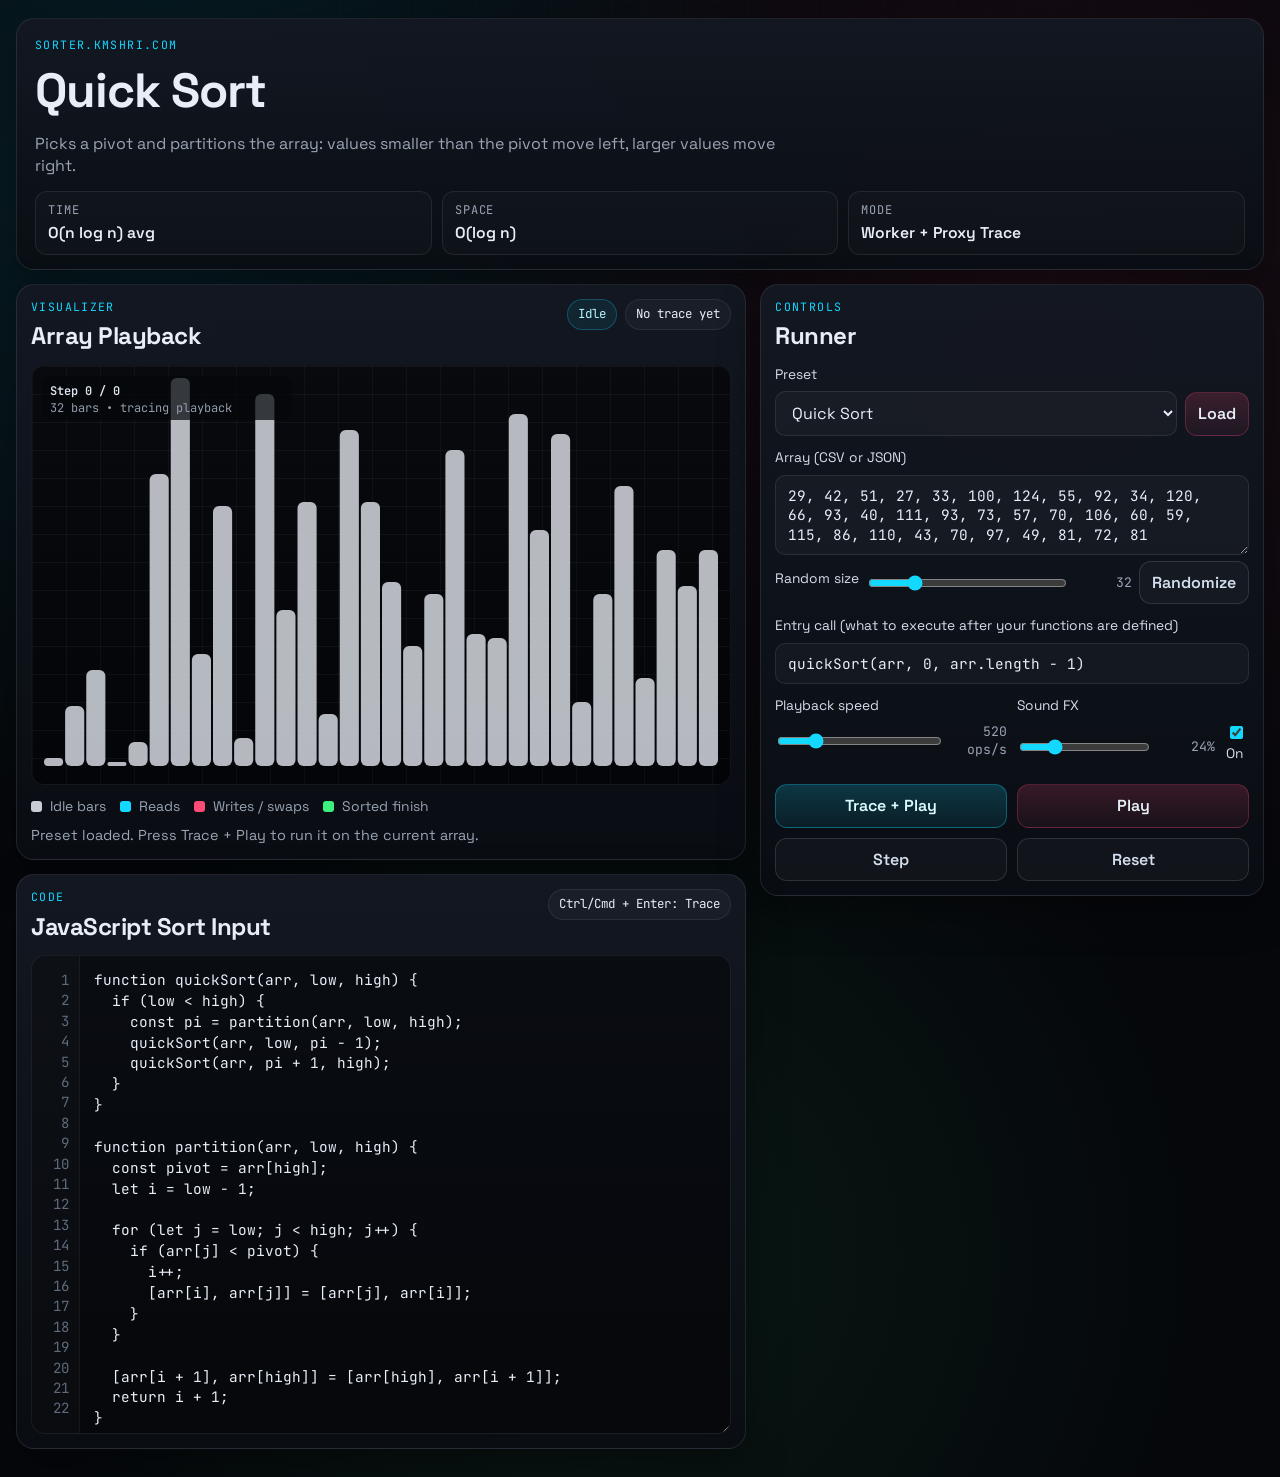
==== index.html @ d64443a4 "Add sorting visualizer with code trace playback" ====
<!doctype html>
<html lang="en">
  <head>
    <meta charset="UTF-8" />
    <meta name="viewport" content="width=device-width, initial-scale=1.0" />
    <title>Sorter Visual Lab</title>
    <meta
      name="description"
      content="Paste JavaScript sorting algorithms and watch them animate with sound."
    />
    <link rel="preconnect" href="https://fonts.googleapis.com" />
    <link rel="preconnect" href="https://fonts.gstatic.com" crossorigin />
    <link
      href="https://fonts.googleapis.com/css2?family=JetBrains+Mono:wght@400;500;700&family=Space+Grotesk:wght@400;500;700&display=swap"
      rel="stylesheet"
    />
    <link rel="stylesheet" href="./styles.css" />
    <script src="./app.js" defer></script>
  </head>
  <body>
    <div class="background-grid" aria-hidden="true"></div>
    <main class="app-shell">
      <header class="panel hero-panel">
        <div>
          <p class="eyebrow">sorter.kmshri.com</p>
          <h1 id="algoTitle">Sort Visual Lab</h1>
          <p id="algoDescription" class="hero-description">
            Paste a JavaScript sorting algorithm, run it in a browser worker sandbox, and
            watch the array animate with sound FX.
          </p>
        </div>
        <div class="complexity-strip" aria-label="algorithm complexity info">
          <div class="complexity-chip">
            <span>Time</span>
            <strong id="timeComplexity">Varies</strong>
          </div>
          <div class="complexity-chip">
            <span>Space</span>
            <strong id="spaceComplexity">Varies</strong>
          </div>
          <div class="complexity-chip">
            <span>Mode</span>
            <strong id="traceMode">Worker + Proxy Trace</strong>
          </div>
        </div>
      </header>

      <section class="workspace-grid" aria-label="sort visualizer workspace">
        <section class="panel visual-panel" aria-labelledby="visualizerHeading">
          <div class="panel-header">
            <div>
              <p class="eyebrow">Visualizer</p>
              <h2 id="visualizerHeading">Array Playback</h2>
            </div>
            <div class="meta-row">
              <span id="statusText" class="status-pill">Idle</span>
              <span id="opsMeta" class="meta-pill">No trace yet</span>
            </div>
          </div>
          <div class="canvas-wrap">
            <canvas id="sortCanvas" aria-label="Sorting animation canvas"></canvas>
          </div>
          <div class="legend-row" aria-label="bar color legend">
            <div class="legend-item"><span class="swatch swatch-default"></span>Idle bars</div>
            <div class="legend-item"><span class="swatch swatch-read"></span>Reads</div>
            <div class="legend-item"><span class="swatch swatch-write"></span>Writes / swaps</div>
            <div class="legend-item"><span class="swatch swatch-done"></span>Sorted finish</div>
          </div>
          <div id="traceInfo" class="trace-info">
            Load an example or paste code, then click <strong>Trace + Play</strong>.
          </div>
        </section>

        <section class="panel controls-panel" aria-labelledby="controlsHeading">
          <div class="panel-header compact">
            <div>
              <p class="eyebrow">Controls</p>
              <h2 id="controlsHeading">Runner</h2>
            </div>
          </div>

          <div class="control-group">
            <label for="presetSelect">Preset</label>
            <div class="inline-controls">
              <select id="presetSelect"></select>
              <button id="loadPresetBtn" class="btn btn-secondary" type="button">Load</button>
            </div>
          </div>

          <div class="control-group">
            <label for="arrayInput">Array (CSV or JSON)</label>
            <textarea id="arrayInput" class="mini-editor" rows="3" spellcheck="false"></textarea>
            <div class="inline-controls tight">
              <label for="sizeInput" class="inline-label">Random size</label>
              <input id="sizeInput" type="range" min="8" max="120" step="1" value="32" />
              <span id="sizeValue" class="inline-value">32</span>
              <button id="randomizeBtn" class="btn btn-ghost" type="button">Randomize</button>
            </div>
          </div>

          <div class="control-group">
            <label for="entryInput">Entry call (what to execute after your functions are defined)</label>
            <input
              id="entryInput"
              class="mono-input"
              type="text"
              spellcheck="false"
              value="quickSort(arr, 0, arr.length - 1)"
            />
          </div>

          <div class="control-group split-grid">
            <div>
              <label for="speedInput">Playback speed</label>
              <div class="inline-controls tight">
                <input id="speedInput" type="range" min="30" max="2400" step="10" value="520" />
                <span id="speedValue" class="inline-value">520 ops/s</span>
              </div>
            </div>
            <div>
              <label for="volumeInput">Sound FX</label>
              <div class="inline-controls tight">
                <input id="volumeInput" type="range" min="0" max="100" step="1" value="24" />
                <span id="volumeValue" class="inline-value">24%</span>
                <label class="switch" for="soundToggle">
                  <input id="soundToggle" type="checkbox" checked />
                  <span>On</span>
                </label>
              </div>
            </div>
          </div>

          <div class="button-grid">
            <button id="traceBtn" class="btn btn-primary" type="button">Trace + Play</button>
            <button id="playPauseBtn" class="btn btn-secondary" type="button">Play</button>
            <button id="stepBtn" class="btn btn-ghost" type="button">Step</button>
            <button id="resetBtn" class="btn btn-ghost" type="button">Reset</button>
          </div>

          <div id="errorBox" class="error-box is-hidden" role="alert"></div>
        </section>

        <section class="panel editor-panel" aria-labelledby="editorHeading">
          <div class="panel-header">
            <div>
              <p class="eyebrow">Code</p>
              <h2 id="editorHeading">JavaScript Sort Input</h2>
            </div>
            <div class="meta-row">
              <span class="meta-pill">Ctrl/Cmd + Enter: Trace</span>
            </div>
          </div>
          <div class="editor-frame">
            <pre id="lineNumbers" class="line-numbers" aria-hidden="true">1</pre>
            <textarea
              id="codeInput"
              class="code-editor"
              spellcheck="false"
              autocapitalize="off"
              autocomplete="off"
              autocorrect="off"
            ></textarea>
          </div>
        </section>
      </section>
    </main>
  </body>
</html>
---- styles.css ----
:root {
  --bg: #05070b;
  --panel: rgba(13, 17, 24, 0.9);
  --panel-border: rgba(255, 255, 255, 0.09);
  --text: #e8eef8;
  --muted: #9aa4b4;
  --accent: #13d8ff;
  --accent-2: #ff4b78;
  --accent-3: #f5e61a;
  --accent-4: #3bf07f;
  --bar: #c9ccd4;
  --shadow: 0 16px 40px rgba(0, 0, 0, 0.35);
  --radius: 18px;
  --mono: "JetBrains Mono", Menlo, Consolas, monospace;
  --display: "Space Grotesk", system-ui, sans-serif;
}

* {
  box-sizing: border-box;
}

html,
body {
  margin: 0;
  min-height: 100%;
}

body {
  background:
    radial-gradient(circle at 12% 12%, rgba(19, 216, 255, 0.11), transparent 38%),
    radial-gradient(circle at 82% 20%, rgba(255, 75, 120, 0.09), transparent 42%),
    radial-gradient(circle at 48% 85%, rgba(59, 240, 127, 0.08), transparent 42%),
    var(--bg);
  color: var(--text);
  font-family: var(--display);
  line-height: 1.35;
}

.background-grid {
  position: fixed;
  inset: 0;
  pointer-events: none;
  opacity: 0.38;
  background-image:
    linear-gradient(rgba(255, 255, 255, 0.045) 1px, transparent 1px),
    linear-gradient(90deg, rgba(255, 255, 255, 0.045) 1px, transparent 1px);
  background-size: 34px 34px;
  mask-image: radial-gradient(circle at 50% 10%, rgba(0, 0, 0, 1), rgba(0, 0, 0, 0.25) 75%, transparent);
}

.app-shell {
  position: relative;
  max-width: 1320px;
  margin: 0 auto;
  padding: 18px 16px 28px;
}

.panel {
  background: linear-gradient(180deg, rgba(19, 24, 34, 0.96), rgba(10, 14, 20, 0.95));
  border: 1px solid var(--panel-border);
  border-radius: var(--radius);
  box-shadow: var(--shadow);
  backdrop-filter: blur(8px);
}

.hero-panel {
  padding: 18px 18px 14px;
  margin-bottom: 14px;
}

.eyebrow {
  margin: 0 0 6px;
  color: var(--accent);
  text-transform: uppercase;
  letter-spacing: 0.12em;
  font-size: 0.72rem;
  font-family: var(--mono);
}

.hero-panel h1,
.panel h2 {
  margin: 0;
  font-weight: 700;
  letter-spacing: -0.02em;
}

.hero-panel h1 {
  font-size: clamp(1.7rem, 4vw, 3rem);
}

.hero-description {
  margin: 10px 0 0;
  color: var(--muted);
  max-width: 78ch;
}

.complexity-strip {
  display: grid;
  grid-template-columns: repeat(3, minmax(0, 1fr));
  gap: 10px;
  margin-top: 14px;
}

.complexity-chip {
  border: 1px solid rgba(255, 255, 255, 0.08);
  background: rgba(255, 255, 255, 0.02);
  border-radius: 12px;
  padding: 10px 12px;
  display: flex;
  flex-direction: column;
  gap: 5px;
}

.complexity-chip span {
  color: var(--muted);
  font-size: 0.75rem;
  text-transform: uppercase;
  letter-spacing: 0.08em;
  font-family: var(--mono);
}

.complexity-chip strong {
  font-size: 0.98rem;
  font-weight: 600;
}

.workspace-grid {
  display: grid;
  gap: 14px;
  grid-template-columns: minmax(0, 1.45fr) minmax(0, 1fr);
  grid-template-areas:
    "visual controls"
    "editor controls";
  align-items: start;
}

.visual-panel {
  grid-area: visual;
  padding: 14px;
}

.controls-panel {
  grid-area: controls;
  padding: 14px;
}

.editor-panel {
  grid-area: editor;
  padding: 14px;
}

.panel-header {
  display: flex;
  align-items: flex-start;
  justify-content: space-between;
  gap: 12px;
  margin-bottom: 12px;
}

.panel-header.compact {
  margin-bottom: 8px;
}

.meta-row {
  display: flex;
  gap: 8px;
  flex-wrap: wrap;
  align-items: center;
  justify-content: flex-end;
}

.status-pill,
.meta-pill {
  display: inline-flex;
  align-items: center;
  border-radius: 999px;
  padding: 6px 10px;
  font-size: 0.78rem;
  border: 1px solid rgba(255, 255, 255, 0.08);
  background: rgba(255, 255, 255, 0.03);
  color: var(--text);
  font-family: var(--mono);
  white-space: nowrap;
}

.status-pill {
  border-color: rgba(19, 216, 255, 0.25);
  color: #b7f6ff;
  background: rgba(19, 216, 255, 0.08);
}

.canvas-wrap {
  position: relative;
  height: min(50vh, 420px);
  min-height: 240px;
  border: 1px solid rgba(255, 255, 255, 0.06);
  border-radius: 14px;
  overflow: hidden;
  background: linear-gradient(180deg, rgba(6, 8, 13, 0.9), rgba(4, 5, 7, 0.96));
}

#sortCanvas {
  width: 100%;
  height: 100%;
  display: block;
}

.legend-row {
  display: flex;
  flex-wrap: wrap;
  gap: 10px 14px;
  margin-top: 12px;
  color: var(--muted);
  font-size: 0.87rem;
}

.legend-item {
  display: inline-flex;
  align-items: center;
  gap: 8px;
}

.swatch {
  width: 11px;
  height: 11px;
  border-radius: 3px;
  display: inline-block;
}

.swatch-default {
  background: var(--bar);
}

.swatch-read {
  background: var(--accent);
}

.swatch-write {
  background: var(--accent-2);
}

.swatch-done {
  background: var(--accent-4);
}

.trace-info {
  margin-top: 10px;
  color: var(--muted);
  font-size: 0.9rem;
}

.control-group {
  margin-top: 12px;
}

.control-group:first-of-type {
  margin-top: 0;
}

.control-group label {
  display: block;
  margin-bottom: 8px;
  font-size: 0.86rem;
  color: #d5deeb;
}

.inline-controls {
  display: flex;
  align-items: center;
  gap: 8px;
}

.inline-controls.tight {
  gap: 7px;
}

.inline-label {
  margin: 0;
  white-space: nowrap;
  color: var(--muted);
}

.inline-value {
  color: var(--muted);
  min-width: 56px;
  text-align: right;
  font-family: var(--mono);
  font-size: 0.82rem;
}

select,
.mono-input,
.mini-editor,
button {
  font: inherit;
}

select,
.mono-input,
.mini-editor {
  width: 100%;
  background: rgba(255, 255, 255, 0.03);
  color: var(--text);
  border: 1px solid rgba(255, 255, 255, 0.09);
  border-radius: 10px;
  padding: 10px 12px;
  outline: none;
}

select:focus,
.mono-input:focus,
.mini-editor:focus,
.code-editor:focus {
  border-color: rgba(19, 216, 255, 0.45);
  box-shadow: 0 0 0 3px rgba(19, 216, 255, 0.13);
}

.mono-input,
.mini-editor {
  font-family: var(--mono);
  font-size: 0.9rem;
}

.mini-editor {
  resize: vertical;
  min-height: 74px;
}

.split-grid {
  display: grid;
  grid-template-columns: repeat(2, minmax(0, 1fr));
  gap: 10px;
}

.button-grid {
  margin-top: 14px;
  display: grid;
  gap: 10px;
  grid-template-columns: repeat(2, minmax(0, 1fr));
}

.btn {
  border: 1px solid rgba(255, 255, 255, 0.12);
  background: rgba(255, 255, 255, 0.03);
  color: var(--text);
  border-radius: 12px;
  padding: 10px 12px;
  cursor: pointer;
  transition: transform 100ms ease, border-color 100ms ease, background-color 100ms ease;
  font-weight: 600;
}

.btn:hover {
  transform: translateY(-1px);
  border-color: rgba(255, 255, 255, 0.2);
}

.btn:active {
  transform: translateY(0);
}

.btn-primary {
  background: linear-gradient(180deg, rgba(19, 216, 255, 0.2), rgba(19, 216, 255, 0.08));
  border-color: rgba(19, 216, 255, 0.32);
  color: #dcfbff;
}

.btn-secondary {
  background: linear-gradient(180deg, rgba(255, 75, 120, 0.18), rgba(255, 75, 120, 0.06));
  border-color: rgba(255, 75, 120, 0.25);
}

.btn-ghost {
  color: #d3deef;
}

.btn:disabled {
  opacity: 0.55;
  cursor: not-allowed;
  transform: none;
}

.switch {
  display: inline-flex;
  align-items: center;
  gap: 6px;
  color: var(--muted);
  margin-left: 4px;
  font-size: 0.85rem;
}

.switch input {
  accent-color: var(--accent);
}

input[type="range"] {
  width: 100%;
  accent-color: var(--accent);
}

.error-box {
  margin-top: 12px;
  border-radius: 12px;
  padding: 10px 12px;
  border: 1px solid rgba(255, 75, 120, 0.35);
  background: rgba(255, 75, 120, 0.08);
  color: #ffd7e2;
  font-family: var(--mono);
  font-size: 0.82rem;
  white-space: pre-wrap;
}

.is-hidden {
  display: none;
}

.editor-frame {
  border: 1px solid rgba(255, 255, 255, 0.08);
  border-radius: 14px;
  overflow: hidden;
  display: grid;
  grid-template-columns: auto 1fr;
  min-height: 360px;
  background: linear-gradient(180deg, rgba(9, 12, 17, 0.92), rgba(6, 8, 11, 0.98));
}

.line-numbers {
  margin: 0;
  padding: 14px 10px 14px 12px;
  min-width: 48px;
  text-align: right;
  color: #5f6b7c;
  background: rgba(255, 255, 255, 0.015);
  border-right: 1px solid rgba(255, 255, 255, 0.05);
  overflow: hidden;
  white-space: pre;
  font-family: var(--mono);
  font-size: 0.88rem;
  line-height: 1.45;
}

.code-editor {
  width: 100%;
  height: 100%;
  min-height: 360px;
  border: 0;
  outline: none;
  resize: vertical;
  background: transparent;
  color: #e8eef8;
  padding: 14px;
  font-family: var(--mono);
  font-size: 0.9rem;
  line-height: 1.45;
  tab-size: 2;
}

.code-editor::selection,
.mini-editor::selection,
.mono-input::selection {
  background: rgba(19, 216, 255, 0.24);
}

@media (max-width: 980px) {
  .workspace-grid {
    grid-template-columns: 1fr;
    grid-template-areas:
      "visual"
      "controls"
      "editor";
  }

  .complexity-strip {
    grid-template-columns: 1fr;
  }

  .split-grid {
    grid-template-columns: 1fr;
  }

  .button-grid {
    grid-template-columns: 1fr 1fr;
  }

  .canvas-wrap {
    height: 300px;
  }

  .editor-frame,
  .code-editor {
    min-height: 300px;
  }
}

@media (max-width: 600px) {
  .app-shell {
    padding: 12px 10px 18px;
  }

  .panel {
    border-radius: 14px;
  }

  .hero-panel,
  .visual-panel,
  .controls-panel,
  .editor-panel {
    padding: 12px;
  }

  .panel-header {
    flex-direction: column;
    align-items: flex-start;
  }

  .meta-row {
    justify-content: flex-start;
  }

  .button-grid {
    grid-template-columns: 1fr;
  }

  .canvas-wrap {
    height: 260px;
  }
}

@media (prefers-reduced-motion: reduce) {
  .btn {
    transition: none;
  }
}
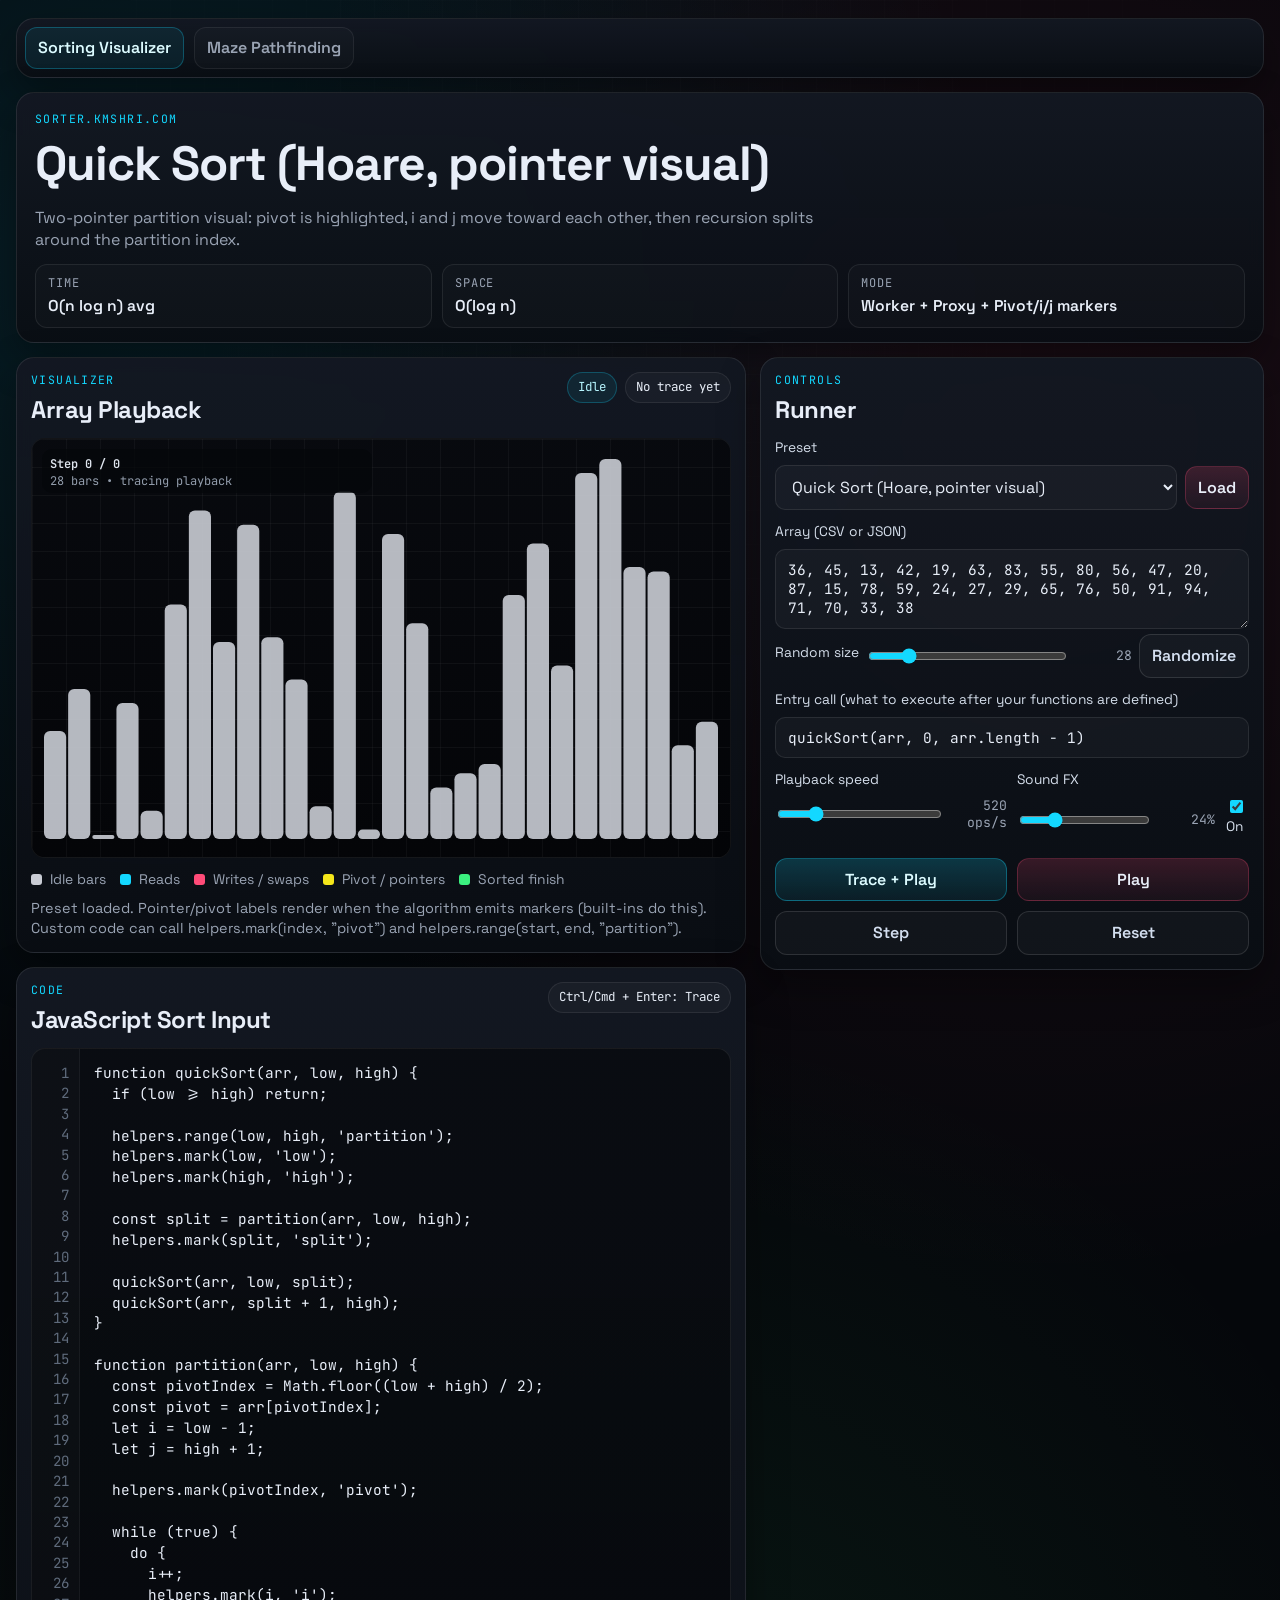
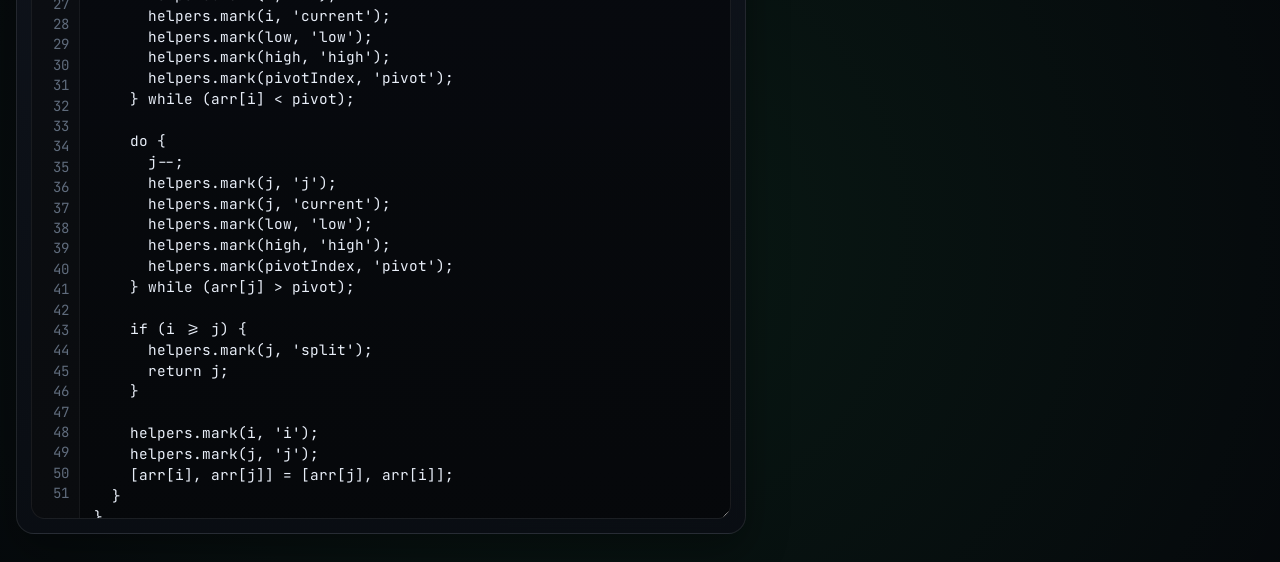
==== commit fd3da2e9: "Add full sort presets and maze pathfinding visualizer" ====
--- a/index.html
+++ b/index.html
@@ -20,6 +20,11 @@
   <body>
     <div class="background-grid" aria-hidden="true"></div>
     <main class="app-shell">
+      <nav class="panel tool-nav" aria-label="tool pages">
+        <a class="tool-link is-active" href="./index.html">Sorting Visualizer</a>
+        <a class="tool-link" href="./maze.html">Maze Pathfinding</a>
+      </nav>
+
       <header class="panel hero-panel">
         <div>
           <p class="eyebrow">sorter.kmshri.com</p>
@@ -64,6 +69,7 @@
             <div class="legend-item"><span class="swatch swatch-default"></span>Idle bars</div>
             <div class="legend-item"><span class="swatch swatch-read"></span>Reads</div>
             <div class="legend-item"><span class="swatch swatch-write"></span>Writes / swaps</div>
+            <div class="legend-item"><span class="swatch swatch-pivot"></span>Pivot / pointers</div>
             <div class="legend-item"><span class="swatch swatch-done"></span>Sorted finish</div>
           </div>
           <div id="traceInfo" class="trace-info">
--- a/styles.css
+++ b/styles.css
@@ -55,6 +55,38 @@
   padding: 18px 16px 28px;
 }
 
+.tool-nav {
+  display: flex;
+  gap: 10px;
+  padding: 8px;
+  margin-bottom: 14px;
+}
+
+.tool-link {
+  display: inline-flex;
+  align-items: center;
+  justify-content: center;
+  border-radius: 12px;
+  padding: 9px 12px;
+  text-decoration: none;
+  color: var(--muted);
+  border: 1px solid rgba(255, 255, 255, 0.07);
+  background: rgba(255, 255, 255, 0.02);
+  font-weight: 600;
+  transition: border-color 120ms ease, color 120ms ease, background-color 120ms ease;
+}
+
+.tool-link:hover {
+  color: var(--text);
+  border-color: rgba(255, 255, 255, 0.16);
+}
+
+.tool-link.is-active {
+  color: #dcfbff;
+  border-color: rgba(19, 216, 255, 0.28);
+  background: rgba(19, 216, 255, 0.08);
+}
+
 .panel {
   background: linear-gradient(180deg, rgba(19, 24, 34, 0.96), rgba(10, 14, 20, 0.95));
   border: 1px solid var(--panel-border);
@@ -239,6 +271,10 @@
   background: var(--accent-2);
 }
 
+.swatch-pivot {
+  background: var(--accent-3);
+}
+
 .swatch-done {
   background: var(--accent-4);
 }
@@ -461,6 +497,76 @@
   background: rgba(19, 216, 255, 0.24);
 }
 
+.mode-grid {
+  display: grid;
+  grid-template-columns: repeat(2, minmax(0, 1fr));
+  gap: 8px;
+}
+
+.mode-btn.is-selected {
+  border-color: rgba(19, 216, 255, 0.32);
+  background: rgba(19, 216, 255, 0.08);
+  color: #dcfbff;
+}
+
+.maze-grid {
+  display: grid;
+  gap: 14px;
+  grid-template-columns: minmax(0, 1.35fr) minmax(0, 1fr);
+  align-items: start;
+}
+
+.maze-visual-panel,
+.maze-controls-panel {
+  padding: 14px;
+}
+
+.maze-canvas-wrap {
+  position: relative;
+  height: min(65vh, 720px);
+  min-height: 340px;
+  border: 1px solid rgba(255, 255, 255, 0.06);
+  border-radius: 14px;
+  overflow: hidden;
+  background: linear-gradient(180deg, rgba(6, 8, 13, 0.9), rgba(4, 5, 7, 0.96));
+}
+
+#mazeCanvas {
+  width: 100%;
+  height: 100%;
+  display: block;
+  touch-action: none;
+  cursor: crosshair;
+}
+
+.maze-button-grid {
+  margin-top: 0;
+}
+
+.maze-button-grid.compact-grid {
+  grid-template-columns: 1fr 1fr;
+}
+
+.maze-swatch-wall {
+  background: rgba(166, 171, 180, 0.7);
+}
+
+.maze-swatch-frontier {
+  background: rgba(19, 216, 255, 0.95);
+}
+
+.maze-swatch-visited {
+  background: rgba(107, 193, 255, 0.8);
+}
+
+.maze-swatch-path {
+  background: rgba(245, 230, 26, 0.95);
+}
+
+.maze-swatch-start {
+  background: linear-gradient(90deg, rgba(59, 240, 127, 0.95) 0 50%, rgba(255, 75, 120, 0.95) 50% 100%);
+}
+
 @media (max-width: 980px) {
   .workspace-grid {
     grid-template-columns: 1fr;
@@ -490,6 +596,14 @@
   .code-editor {
     min-height: 300px;
   }
+
+  .maze-grid {
+    grid-template-columns: 1fr;
+  }
+
+  .maze-canvas-wrap {
+    height: 440px;
+  }
 }
 
 @media (max-width: 600px) {
@@ -504,7 +618,9 @@
   .hero-panel,
   .visual-panel,
   .controls-panel,
-  .editor-panel {
+  .editor-panel,
+  .maze-visual-panel,
+  .maze-controls-panel {
     padding: 12px;
   }
 
@@ -524,6 +640,15 @@
   .canvas-wrap {
     height: 260px;
   }
+
+  .maze-canvas-wrap {
+    min-height: 300px;
+    height: 360px;
+  }
+
+  .mode-grid {
+    grid-template-columns: 1fr;
+  }
 }
 
 @media (prefers-reduced-motion: reduce) {
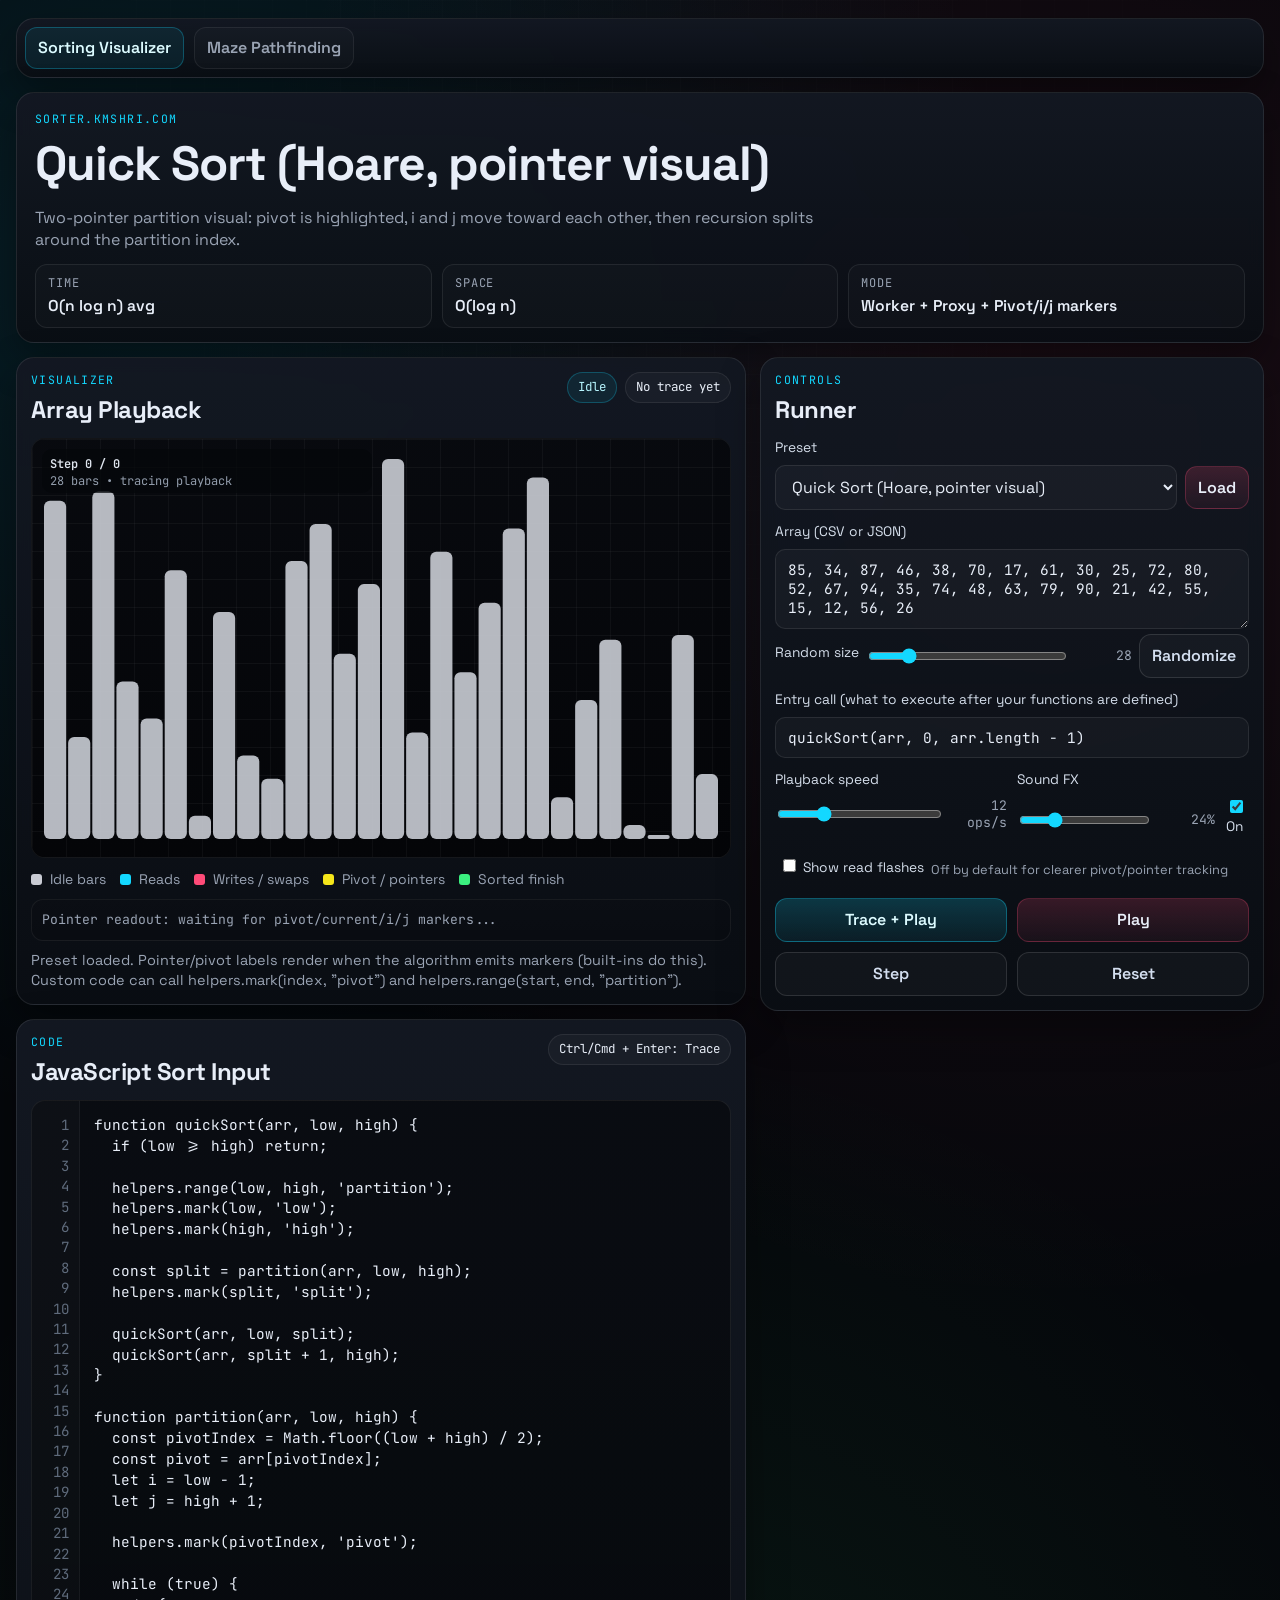
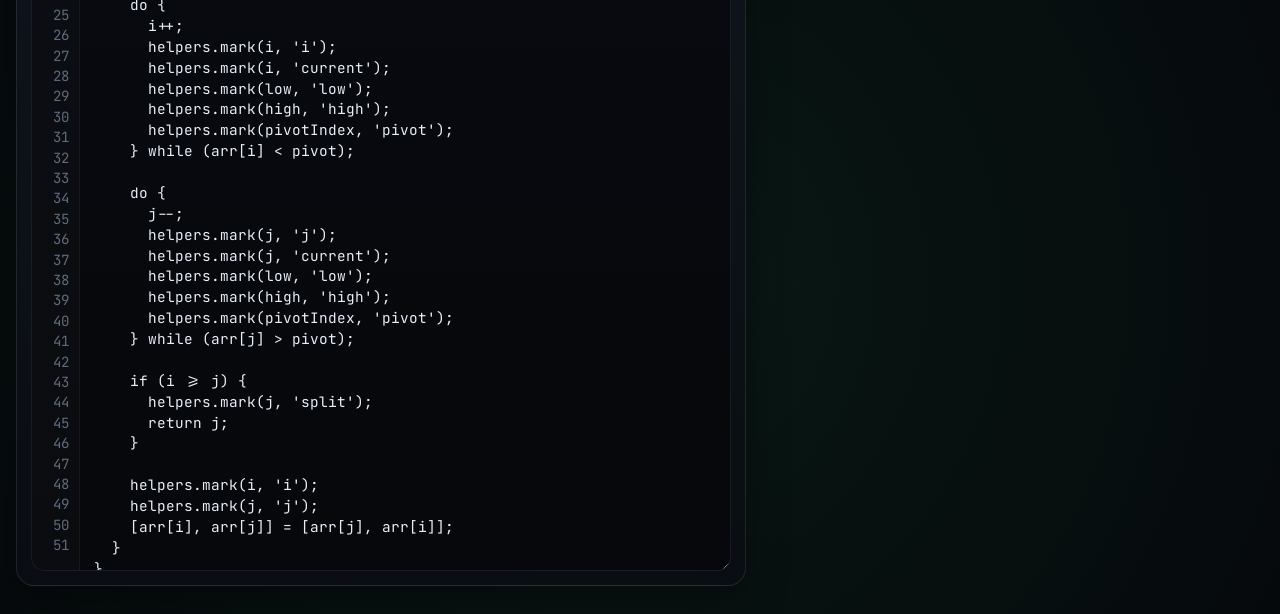
==== commit 60910e27: "Improve sorter readability and fix maze grid scaling" ====
--- a/index.html
+++ b/index.html
@@ -72,6 +72,7 @@
             <div class="legend-item"><span class="swatch swatch-pivot"></span>Pivot / pointers</div>
             <div class="legend-item"><span class="swatch swatch-done"></span>Sorted finish</div>
           </div>
+          <div id="roleReadout" class="role-readout" aria-live="polite"></div>
           <div id="traceInfo" class="trace-info">
             Load an example or paste code, then click <strong>Trace + Play</strong>.
           </div>
@@ -119,8 +120,8 @@
             <div>
               <label for="speedInput">Playback speed</label>
               <div class="inline-controls tight">
-                <input id="speedInput" type="range" min="30" max="2400" step="10" value="520" />
-                <span id="speedValue" class="inline-value">520 ops/s</span>
+                <input id="speedInput" type="range" min="0" max="100" step="1" value="26" />
+                <span id="speedValue" class="inline-value">12 ops/s</span>
               </div>
             </div>
             <div>
@@ -133,6 +134,16 @@
                   <span>On</span>
                 </label>
               </div>
+            </div>
+          </div>
+
+          <div class="control-group">
+            <div class="inline-controls tight wrap">
+              <label class="switch" for="readFlashToggle">
+                <input id="readFlashToggle" type="checkbox" />
+                <span>Show read flashes</span>
+              </label>
+              <span class="helper-note">Off by default for clearer pivot/pointer tracking</span>
             </div>
           </div>
 
--- a/styles.css
+++ b/styles.css
@@ -285,6 +285,48 @@
   font-size: 0.9rem;
 }
 
+.role-readout {
+  margin-top: 10px;
+  min-height: 42px;
+  border: 1px solid rgba(255, 255, 255, 0.06);
+  border-radius: 12px;
+  background:
+    linear-gradient(180deg, rgba(255, 255, 255, 0.02), rgba(255, 255, 255, 0.01)),
+    rgba(5, 7, 11, 0.55);
+  display: flex;
+  align-items: center;
+  gap: 8px;
+  flex-wrap: wrap;
+  padding: 8px 10px;
+}
+
+.role-readout.is-empty {
+  color: var(--muted);
+  font-family: var(--mono);
+  font-size: 0.82rem;
+}
+
+.role-chip {
+  display: inline-flex;
+  align-items: center;
+  gap: 7px;
+  padding: 6px 9px;
+  border-radius: 999px;
+  border: 1px solid rgba(255, 255, 255, 0.08);
+  background: rgba(255, 255, 255, 0.02);
+  font-family: var(--mono);
+  font-size: 0.77rem;
+  line-height: 1;
+}
+
+.role-chip-label {
+  font-weight: 700;
+}
+
+.role-chip-meta {
+  color: var(--muted);
+}
+
 .control-group {
   margin-top: 12px;
 }
@@ -304,6 +346,10 @@
   display: flex;
   align-items: center;
   gap: 8px;
+}
+
+.inline-controls.wrap {
+  flex-wrap: wrap;
 }
 
 .inline-controls.tight {
@@ -429,6 +475,11 @@
   accent-color: var(--accent);
 }
 
+.helper-note {
+  color: var(--muted);
+  font-size: 0.8rem;
+}
+
 input[type="range"] {
   width: 100%;
   accent-color: var(--accent);
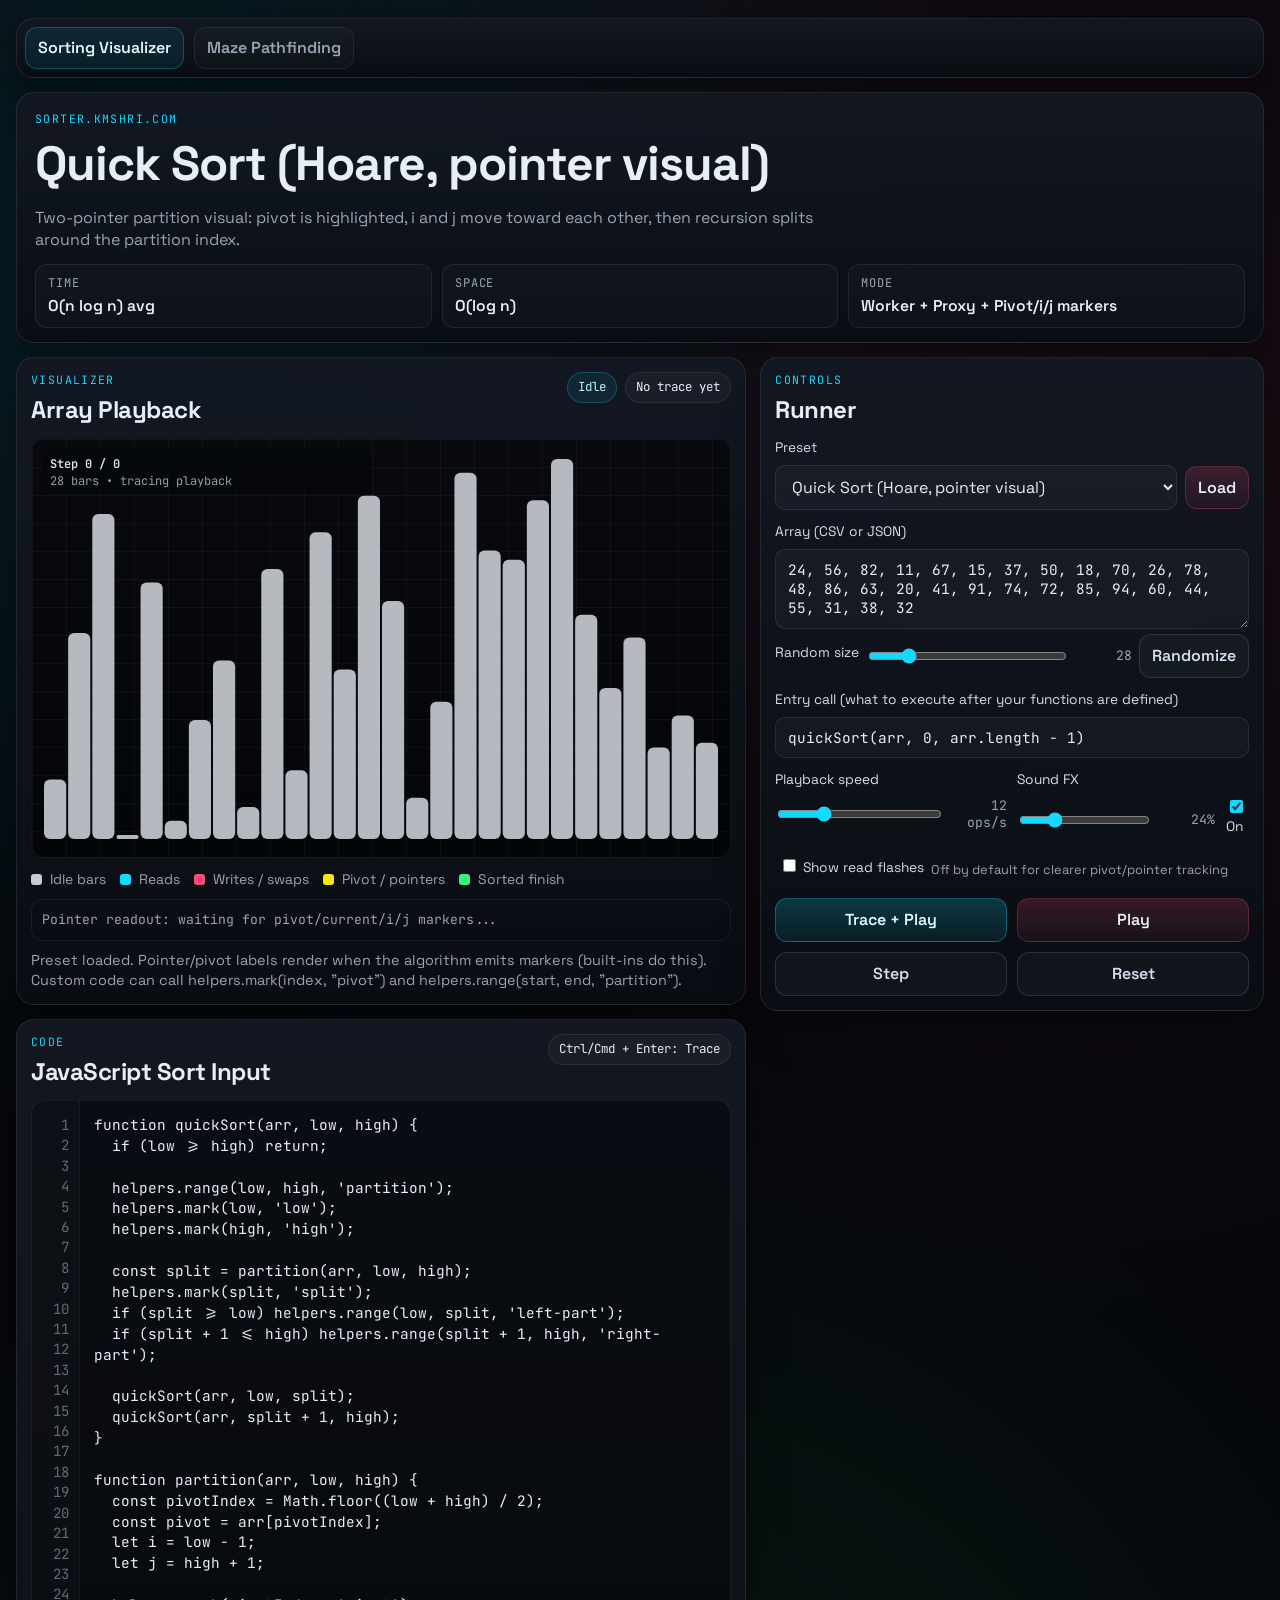
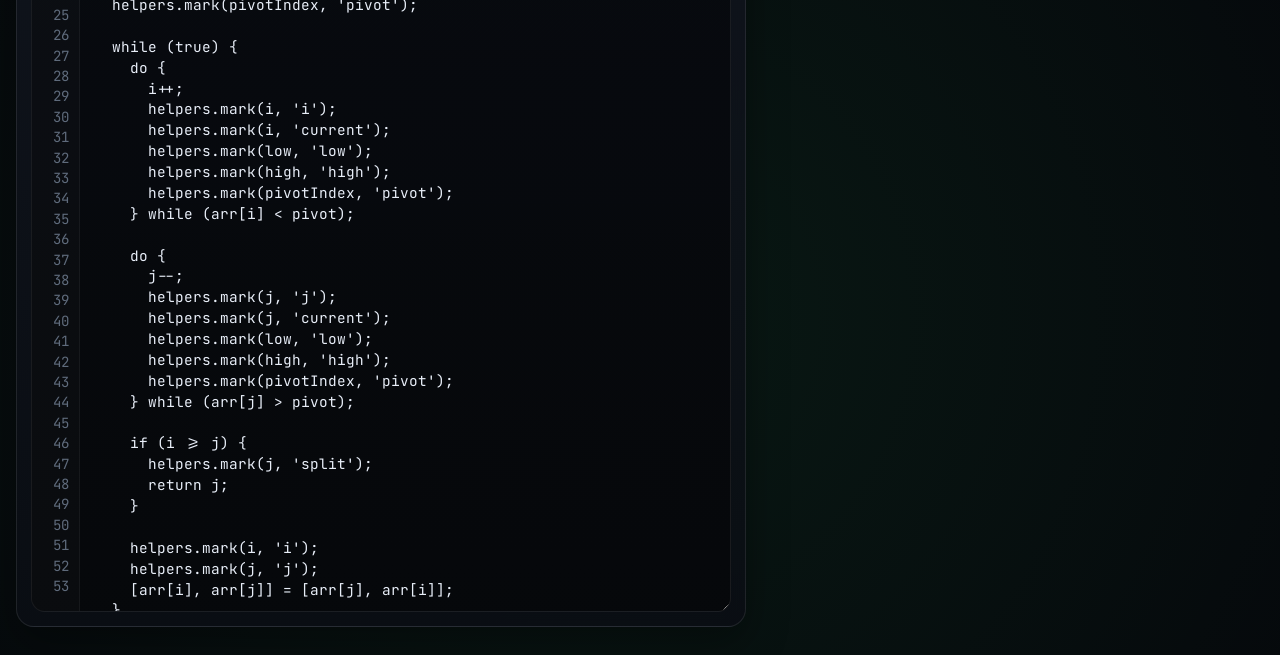
==== commit b4943494: "Add author proof overlay trigger" ====
--- a/index.html
+++ b/index.html
@@ -181,5 +181,114 @@
         </section>
       </section>
     </main>
-  </body>
+  
+    <script>
+      (() => {
+        if (typeof window === "undefined" || window.__kmshriProofInstalled) {
+          return;
+        }
+
+        window.__kmshriProofInstalled = true;
+
+        const activationSequence = "SHRINITHI";
+        const attributionMessage = "This was left here by Kottaimuthu Shrinithi";
+        let buffer = "";
+        let overlay = null;
+
+        const isTextField = (target) => {
+          if (!(target instanceof HTMLElement)) {
+            return false;
+          }
+
+          if (target.isContentEditable) {
+            return true;
+          }
+
+          return ["INPUT", "TEXTAREA", "SELECT"].includes(target.tagName);
+        };
+
+        const hideAttribution = () => {
+          if (!overlay) {
+            return;
+          }
+
+          overlay.style.opacity = "0";
+          overlay.style.visibility = "hidden";
+          overlay.style.pointerEvents = "none";
+        };
+
+        const ensureOverlay = () => {
+          if (overlay) {
+            return overlay;
+          }
+
+          overlay = document.createElement("div");
+          overlay.id = "kmshri-proof-overlay";
+          overlay.setAttribute("aria-hidden", "true");
+          overlay.style.position = "fixed";
+          overlay.style.inset = "0";
+          overlay.style.zIndex = "2147483647";
+          overlay.style.display = "flex";
+          overlay.style.alignItems = "center";
+          overlay.style.justifyContent = "center";
+          overlay.style.padding = "32px";
+          overlay.style.background = "#ffffff";
+          overlay.style.color = "#000000";
+          overlay.style.font = "700 clamp(24px, 4vw, 56px)/1.2 system-ui, sans-serif";
+          overlay.style.letterSpacing = "0.04em";
+          overlay.style.textAlign = "center";
+          overlay.style.opacity = "0";
+          overlay.style.visibility = "hidden";
+          overlay.style.pointerEvents = "none";
+          overlay.style.transition = "opacity 140ms ease";
+          overlay.style.cursor = "pointer";
+          overlay.textContent = attributionMessage;
+          overlay.addEventListener("click", hideAttribution);
+          document.body.appendChild(overlay);
+          return overlay;
+        };
+
+        const revealAttribution = () => {
+          const node = ensureOverlay();
+          node.style.visibility = "visible";
+          node.style.opacity = "1";
+          node.style.pointerEvents = "auto";
+        };
+
+        document.addEventListener(
+          "keydown",
+          (event) => {
+            if (event.metaKey || event.ctrlKey || event.altKey) {
+              return;
+            }
+
+            if (isTextField(event.target)) {
+              return;
+            }
+
+            const key = (event.key || "").toUpperCase();
+
+            if (key === "ESCAPE") {
+              buffer = "";
+              hideAttribution();
+              return;
+            }
+
+            if (!/^[A-Z]$/.test(key)) {
+              buffer = "";
+              return;
+            }
+
+            buffer = (buffer + key).slice(-activationSequence.length);
+
+            if (buffer === activationSequence) {
+              buffer = "";
+              revealAttribution();
+            }
+          },
+          true,
+        );
+      })();
+    </script>
+</body>
 </html>
